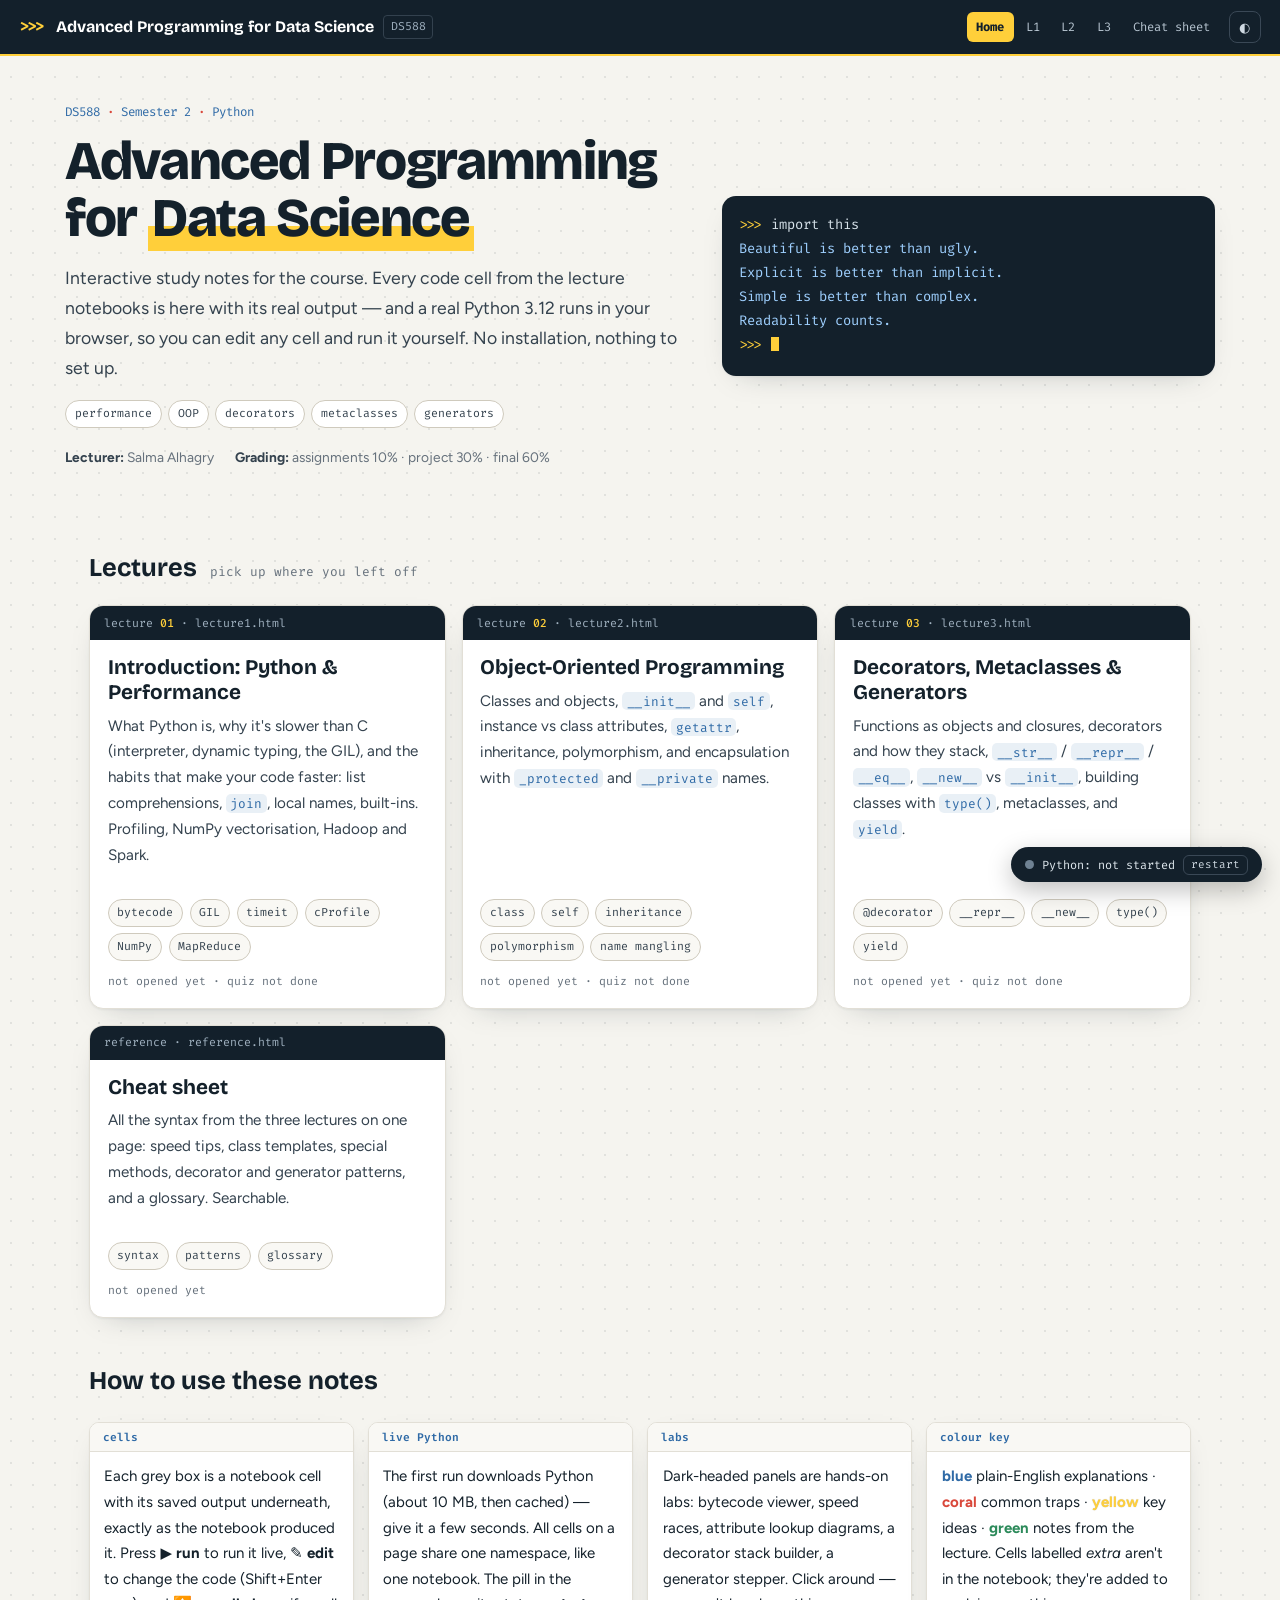
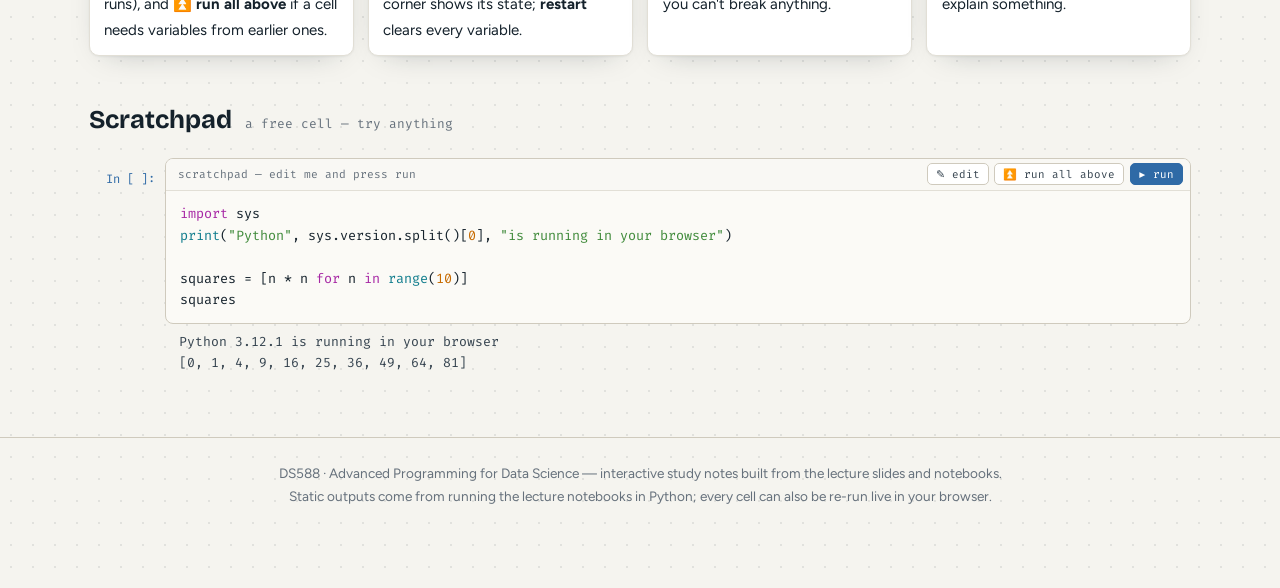
==== index.html @ 1de8f43d "Add DS588 Advanced Programming for Data Science interactive course site Co-Authored-By: Claude Opus " ====
<!DOCTYPE html>
<html lang="en">
<head>
<meta charset="UTF-8">
<meta name="viewport" content="width=device-width, initial-scale=1.0">
<title>DS588 · Advanced Programming for Data Science</title>
<link rel="preconnect" href="https://fonts.googleapis.com">
<link rel="preconnect" href="https://fonts.gstatic.com" crossorigin>
<link href="https://fonts.googleapis.com/css2?family=Bricolage+Grotesque:opsz,wght@12..96,500..800&family=Figtree:ital,wght@0,400;0,600;0,700;1,400&family=Fira+Code:wght@400;600&display=swap" rel="stylesheet">
<link rel="stylesheet" href="assets/style.css">
<script src="assets/site.js"></script>
</head>
<body data-page="home">

<header class="hero">
  <div class="hero-inner">
    <div>
      <div class="eyebrow">DS588 <b>·</b> Semester 2 <b>·</b> Python</div>
      <h1>Advanced Programming for <span class="u">Data Science</span></h1>
      <p class="lead">Interactive study notes for the course. Every code cell from the lecture notebooks is here with its real output — and a real Python 3.12 runs in your browser, so you can edit any cell and run it yourself. No installation, nothing to set up.</p>
      <div class="tags"><span>performance</span><span>OOP</span><span>decorators</span><span>metaclasses</span><span>generators</span></div>
      <div class="meta"><span><b>Lecturer:</b> Salma Alhagry</span><span><b>Grading:</b> assignments 10% · project 30% · final 60%</span></div>
    </div>
    <div class="repl" aria-hidden="true"><span class="p">&gt;&gt;&gt;</span> import this<br><span class="o">Beautiful is better than ugly.</span><br><span class="o">Explicit is better than implicit.</span><br><span class="o">Simple is better than complex.</span><br><span class="o">Readability counts.</span><br><span class="p">&gt;&gt;&gt;</span> <span class="cursor"></span></div>
  </div>
</header>

<div class="wrap">
  <div class="sec-title"><h2>Lectures</h2><span class="c2">pick up where you left off</span></div>
  <div class="lecs">
    <a class="lec" href="lecture1.html" data-id="l1">
      <div class="ty">lecture <b>01</b> · lecture1.html</div>
      <div class="bd">
        <h3>Introduction: Python &amp; Performance</h3>
        <p>What Python is, why it's slower than C (interpreter, dynamic typing, the GIL), and the habits that make your code faster: list comprehensions, <code>join</code>, local names, built-ins. Profiling, NumPy vectorisation, Hadoop and Spark.</p>
        <div class="tags"><span>bytecode</span><span>GIL</span><span>timeit</span><span>cProfile</span><span>NumPy</span><span>MapReduce</span></div>
        <div class="prog"></div>
      </div>
    </a>
    <a class="lec" href="lecture2.html" data-id="l2">
      <div class="ty">lecture <b>02</b> · lecture2.html</div>
      <div class="bd">
        <h3>Object-Oriented Programming</h3>
        <p>Classes and objects, <code>__init__</code> and <code>self</code>, instance vs class attributes, <code>getattr</code>, inheritance, polymorphism, and encapsulation with <code>_protected</code> and <code>__private</code> names.</p>
        <div class="tags"><span>class</span><span>self</span><span>inheritance</span><span>polymorphism</span><span>name mangling</span></div>
        <div class="prog"></div>
      </div>
    </a>
    <a class="lec" href="lecture3.html" data-id="l3">
      <div class="ty">lecture <b>03</b> · lecture3.html</div>
      <div class="bd">
        <h3>Decorators, Metaclasses &amp; Generators</h3>
        <p>Functions as objects and closures, decorators and how they stack, <code>__str__</code> / <code>__repr__</code> / <code>__eq__</code>, <code>__new__</code> vs <code>__init__</code>, building classes with <code>type()</code>, metaclasses, and <code>yield</code>.</p>
        <div class="tags"><span>@decorator</span><span>__repr__</span><span>__new__</span><span>type()</span><span>yield</span></div>
        <div class="prog"></div>
      </div>
    </a>
    <a class="lec" href="reference.html" data-id="ref">
      <div class="ty">reference · reference.html</div>
      <div class="bd">
        <h3>Cheat sheet</h3>
        <p>All the syntax from the three lectures on one page: speed tips, class templates, special methods, decorator and generator patterns, and a glossary. Searchable.</p>
        <div class="tags"><span>syntax</span><span>patterns</span><span>glossary</span></div>
        <div class="prog"></div>
      </div>
    </a>
  </div>

  <div class="sec-title"><h2>How to use these notes</h2></div>
  <div class="grid">
    <div class="obj"><div class="ty"><b>cells</b></div><div class="bd"><p>Each grey box is a notebook cell with its saved output underneath, exactly as the notebook produced it. Press <strong>▶ run</strong> to run it live, <strong>✎ edit</strong> to change the code (Shift+Enter runs), and <strong>⏫ run all above</strong> if a cell needs variables from earlier ones.</p></div></div>
    <div class="obj"><div class="ty"><b>live Python</b></div><div class="bd"><p>The first run downloads Python (about 10 MB, then cached) — give it a few seconds. All cells on a page share one namespace, like one notebook. The pill in the corner shows its state; <strong>restart</strong> clears every variable.</p></div></div>
    <div class="obj"><div class="ty"><b>labs</b></div><div class="bd"><p>Dark-headed panels are hands-on labs: bytecode viewer, speed races, attribute lookup diagrams, a decorator stack builder, a generator stepper. Click around — you can't break anything.</p></div></div>
    <div class="obj"><div class="ty"><b>colour key</b></div><div class="bd"><p><span class="badge-k" style="color:var(--py-blue);font-weight:700">blue</span> plain-English explanations · <span style="color:var(--coral);font-weight:700">coral</span> common traps · <span style="color:var(--py-yellow);font-weight:700;text-shadow:0 0 1px #0004">yellow</span> key ideas · <span style="color:var(--green);font-weight:700">green</span> notes from the lecture. Cells labelled <em>extra</em> aren't in the notebook; they're added to explain something.</p></div></div>
  </div>

  <div class="sec-title"><h2>Scratchpad</h2><span class="c2">a free cell — try anything</span></div>
  <div class="cell" data-label="scratchpad — edit me and press run"><pre class="py">import sys
print("Python", sys.version.split()[0], "is running in your browser")

squares = [n * n for n in range(10)]
squares</pre>
  <pre class="o">Python 3.12.1 is running in your browser
[0, 1, 4, 9, 16, 25, 36, 49, 64, 81]</pre></div>
</div>

<script>
document.addEventListener('ds:ready', () => {
  const S = window.DS_STORE, visited = S.get('visited', {}), quiz = S.get('quiz', {});
  document.querySelectorAll('.lec[data-id]').forEach(card => {
    const id = card.dataset.id, q = quiz[id], el = card.querySelector('.prog');
    if (id === 'ref') { el.innerHTML = visited[id] ? '<b>✓</b> opened' : 'not opened yet'; return; }
    el.innerHTML = (visited[id] ? '<b>✓</b> opened' : 'not opened yet') + ' · ' + (q ? `quiz <b>${q.right}/${q.total}</b>` : 'quiz not done');
  });
});
</script>
</body>
</html>
---- assets/style.css ----
/* DS588 Advanced Programming for Data Science — "annotated notebook" theme */
*,*::before,*::after{box-sizing:border-box;margin:0;padding:0}
:root{
  --bg:#f5f4ef;
  --dot:rgba(20,35,45,.09);
  --panel:#ffffff;
  --panel2:#f9f8f4;
  --ink:#14212b;
  --ink2:#34424e;
  --muted:#66717c;
  --faint:#9aa3ab;
  --line:#e2dfd6;
  --line2:#cfcabd;
  --py-blue:#2f6aa6;
  --py-blue-soft:rgba(47,106,166,.10);
  --py-yellow:#ffcf3a;
  --py-yellow-soft:rgba(255,207,58,.28);
  --coral:#d9483b;
  --coral-soft:rgba(217,72,59,.09);
  --green:#2c8a5a;
  --green-soft:rgba(44,138,90,.10);
  --violet:#6b4fbf;
  --violet-soft:rgba(107,79,191,.09);
  --bar:#13202b;
  --bar-ink:#e9eef2;
  --code-bg:#fbfaf6;
  --prompt-in:#2f6aa6;
  --prompt-out:#c0392b;
  --shadow:0 1px 2px rgba(20,33,43,.05),0 10px 30px -18px rgba(20,33,43,.35);
  --r:10px;
  --f-head:'Bricolage Grotesque',system-ui,sans-serif;
  --f-body:'Figtree',system-ui,sans-serif;
  --f-mono:'Fira Code',ui-monospace,Consolas,monospace;
  color-scheme:light;
}
@media (prefers-color-scheme:dark){:root:not([data-theme="light"]){
  --bg:#11161b;--dot:rgba(200,220,240,.06);--panel:#181f26;--panel2:#1d252d;--ink:#e6ebef;--ink2:#c3ccd4;--muted:#94a0aa;--faint:#68737d;
  --line:#28323b;--line2:#36414b;--py-blue:#79abe2;--py-blue-soft:rgba(121,171,226,.13);--py-yellow:#ffd75e;--py-yellow-soft:rgba(255,215,94,.18);
  --coral:#ff8a7a;--coral-soft:rgba(255,138,122,.11);--green:#6fd3a0;--green-soft:rgba(111,211,160,.11);--violet:#b6a2ff;--violet-soft:rgba(182,162,255,.11);
  --bar:#0b1015;--code-bg:#141a20;--prompt-in:#79abe2;--prompt-out:#ff8a7a;--shadow:0 1px 2px rgba(0,0,0,.3),0 10px 30px -18px rgba(0,0,0,.8);color-scheme:dark}}
:root[data-theme="dark"]{
  --bg:#11161b;--dot:rgba(200,220,240,.06);--panel:#181f26;--panel2:#1d252d;--ink:#e6ebef;--ink2:#c3ccd4;--muted:#94a0aa;--faint:#68737d;
  --line:#28323b;--line2:#36414b;--py-blue:#79abe2;--py-blue-soft:rgba(121,171,226,.13);--py-yellow:#ffd75e;--py-yellow-soft:rgba(255,215,94,.18);
  --coral:#ff8a7a;--coral-soft:rgba(255,138,122,.11);--green:#6fd3a0;--green-soft:rgba(111,211,160,.11);--violet:#b6a2ff;--violet-soft:rgba(182,162,255,.11);
  --bar:#0b1015;--code-bg:#141a20;--prompt-in:#79abe2;--prompt-out:#ff8a7a;--shadow:0 1px 2px rgba(0,0,0,.3),0 10px 30px -18px rgba(0,0,0,.8);color-scheme:dark}

html{scroll-behavior:smooth;scroll-padding-top:72px}
body{background-color:var(--bg);background-image:radial-gradient(var(--dot) 1.2px,transparent 1.3px);background-size:22px 22px;color:var(--ink);font-family:var(--f-body);font-size:17px;line-height:1.7;overflow-x:hidden}
a{color:var(--py-blue);text-underline-offset:3px}
strong{font-weight:700}
code{font-family:var(--f-mono);font-size:.84em;background:var(--py-blue-soft);color:var(--py-blue);padding:.06em .36em;border-radius:5px;white-space:nowrap}
::selection{background:var(--py-yellow-soft)}
.hl{background:linear-gradient(transparent 55%,var(--py-yellow-soft) 55%);padding:0 .1em}

/* ── top bar ── */
.topbar{position:sticky;top:0;z-index:50;background:var(--bar);color:var(--bar-ink);display:flex;align-items:center;gap:.6rem;padding:0 1.2rem;min-height:54px;box-shadow:0 2px 0 var(--py-yellow)}
.topbar .brand{display:flex;align-items:center;gap:.6rem;color:#fff;text-decoration:none;margin-right:auto;white-space:nowrap}
.topbar .brand .prompt{font-family:var(--f-mono);font-weight:700;color:var(--py-yellow);font-size:.95rem}
.topbar .brand .t{font-family:var(--f-head);font-weight:700;font-size:1rem}
.topbar .brand .code{font-family:var(--f-mono);font-size:.72rem;color:#9fb0bf;border:1px solid #33414e;border-radius:4px;padding:.05rem .4rem}
.topbar .links{display:flex;gap:.15rem;overflow-x:auto;scrollbar-width:none}
.topbar .links::-webkit-scrollbar{display:none}
.topbar .links a{color:#b8c6d2;text-decoration:none;font-family:var(--f-mono);font-size:.76rem;padding:.3rem .6rem;border-radius:6px;white-space:nowrap}
.topbar .links a:hover{color:#fff;background:rgba(255,255,255,.07)}
.topbar .links a.active{color:var(--bar);background:var(--py-yellow);font-weight:700}
.theme-btn{background:none;border:1px solid #3a4856;color:#cfd9e2;border-radius:8px;width:32px;height:32px;cursor:pointer;flex-shrink:0}
.theme-btn:hover{border-color:var(--py-yellow);color:var(--py-yellow)}
.progress{position:fixed;top:0;left:0;height:3px;background:var(--py-yellow);z-index:60;width:0}

/* ── hero ── */
.hero{padding:3rem 1.5rem 2.2rem}
.hero-inner{max-width:1150px;margin:0 auto;display:grid;grid-template-columns:minmax(0,1.25fr) minmax(0,1fr);gap:2.5rem;align-items:center}
.hero .eyebrow{font-family:var(--f-mono);font-size:.78rem;color:var(--py-blue);margin-bottom:.6rem}
.hero .eyebrow b{color:var(--coral);font-weight:500}
.hero h1{font-family:var(--f-head);font-weight:800;font-size:clamp(2.1rem,4.6vw,3.4rem);line-height:1.05;letter-spacing:-.025em;margin-bottom:1rem}
.hero h1 .u{background:linear-gradient(transparent 62%,var(--py-yellow) 62%);padding:0 .08em}
.hero p.lead{color:var(--ink2);font-size:1.1rem;max-width:640px}
.tags{display:flex;flex-wrap:wrap;gap:.4rem;margin-top:1.1rem}
.tags span{font-family:var(--f-mono);font-size:.72rem;padding:.2rem .55rem;border-radius:999px;background:var(--panel);border:1px solid var(--line2);color:var(--ink2)}
.meta{display:flex;flex-wrap:wrap;gap:.4rem 1.3rem;margin-top:1.1rem;font-size:.86rem;color:var(--muted)}
.meta b{color:var(--ink2)}
.repl{background:var(--bar);color:#d7e2ea;border-radius:14px;padding:1rem 1.1rem;font-family:var(--f-mono);font-size:.86rem;line-height:1.75;box-shadow:var(--shadow);min-height:180px}
.repl .p{color:var(--py-yellow)} .repl .o{color:#9fd0ff} .repl .c{color:#6f8293}
.repl .cursor{display:inline-block;width:.55em;height:1.05em;background:var(--py-yellow);vertical-align:-.15em;animation:blink 1s steps(2) infinite}
@keyframes blink{50%{opacity:0}}
@media (max-width:820px){.hero-inner{grid-template-columns:1fr}}

/* ── layout ── */
.page{max-width:1150px;margin:0 auto;padding:1rem 1.5rem 5rem;display:grid;grid-template-columns:minmax(0,1fr) 220px;gap:2.6rem}
.content{min-width:0}
.toc{position:sticky;top:78px;align-self:start;max-height:calc(100vh - 100px);overflow:auto;font-size:.85rem;background:var(--panel);border:1px solid var(--line);border-radius:var(--r);padding:.9rem 1rem;box-shadow:var(--shadow)}
.toc h4{font-family:var(--f-mono);font-size:.7rem;color:var(--muted);font-weight:500;margin-bottom:.5rem;text-transform:uppercase;letter-spacing:.12em}
.toc a{display:flex;gap:.45rem;color:var(--ink2);text-decoration:none;padding:.28rem .35rem;border-radius:6px;line-height:1.3}
.toc a .n{font-family:var(--f-mono);font-size:.72rem;color:var(--faint);min-width:1.6rem;padding-top:.08rem}
.toc a:hover{background:var(--panel2)}
.toc a.on{background:var(--py-blue-soft);color:var(--py-blue);font-weight:600}
.toc a.on .n{color:var(--py-blue)}
@media (max-width:1000px){.page{grid-template-columns:1fr}.toc{display:none}}

/* ── sections ── */
.section{margin-bottom:3.6rem}
.sec-head{display:flex;align-items:center;gap:.75rem;margin-bottom:1rem}
.sec-num{font-family:var(--f-mono);font-size:.8rem;font-weight:700;color:var(--bar);background:var(--py-yellow);border-radius:6px;padding:.15rem .5rem}
.section h2{font-family:var(--f-head);font-weight:700;font-size:1.7rem;letter-spacing:-.015em;line-height:1.2}
.section h3{font-family:var(--f-head);font-weight:700;font-size:1.22rem;margin:2rem 0 .55rem}
.content p{margin-bottom:.95rem}
.content ul,.content ol{margin:0 0 1rem 1.35rem}
.content li{margin-bottom:.35rem}
.content li::marker{color:var(--py-blue)}
.muted{color:var(--muted)} .small{font-size:.9rem}

/* ── callouts ── */
.note{background:var(--panel);border:1px solid var(--line);border-left:4px solid var(--py-blue);border-radius:0 var(--r) var(--r) 0;padding:.9rem 1.1rem;margin:1.3rem 0;font-size:.98rem;box-shadow:var(--shadow)}
.note p:last-child,.note ul:last-child{margin-bottom:0}
.note .lbl{font-family:var(--f-mono);font-size:.7rem;text-transform:uppercase;letter-spacing:.12em;font-weight:700;margin-bottom:.3rem;color:var(--py-blue)}
.note.plain{border-left-color:var(--py-yellow);background:linear-gradient(90deg,var(--py-yellow-soft),var(--panel) 45%)}
.note.plain .lbl{color:#9a6b00}
:root[data-theme="dark"] .note.plain .lbl{color:var(--py-yellow)}
@media (prefers-color-scheme:dark){:root:not([data-theme="light"]) .note.plain .lbl{color:var(--py-yellow)}}
.note.trap{border-left-color:var(--coral)} .note.trap .lbl{color:var(--coral)}
.note.key{border-left-color:var(--violet)} .note.key .lbl{color:var(--violet)}
.note.ok{border-left-color:var(--green)} .note.ok .lbl{color:var(--green)}
.note.lec{border-left-color:var(--green);background:linear-gradient(90deg,var(--green-soft),var(--panel) 45%)} .note.lec .lbl{color:var(--green)}

/* ── notebook cells ── */
.cell{display:grid;grid-template-columns:76px minmax(0,1fr);margin:1rem 0;position:relative}
.cell .gut{font-family:var(--f-mono);font-size:.76rem;color:var(--prompt-in);text-align:right;padding:.7rem .6rem 0 0;white-space:nowrap}
.cell .box{background:var(--code-bg);border:1px solid var(--line2);border-radius:8px;overflow:hidden;min-width:0;transition:border-color .15s}
.cell:hover .box,.cell.editing .box{border-color:var(--py-blue)}
.cell .bar{display:flex;align-items:center;gap:.35rem;padding:.3rem .45rem .3rem .75rem;border-bottom:1px solid var(--line);background:var(--panel2)}
.cell .bar .clab{font-family:var(--f-mono);font-size:.7rem;color:var(--muted);margin-right:auto;overflow:hidden;text-overflow:ellipsis;white-space:nowrap}
.cbtn{font-family:var(--f-mono);font-size:.68rem;padding:.16rem .5rem;border-radius:5px;border:1px solid var(--line2);background:var(--panel);color:var(--ink2);cursor:pointer;white-space:nowrap}
.cbtn:hover{border-color:var(--py-blue);color:var(--py-blue)}
.cbtn.run{background:var(--py-blue);border-color:var(--py-blue);color:#fff}
.cbtn.run:hover{filter:brightness(1.12);color:#fff}
.cell pre,.cell textarea{font-family:var(--f-mono);font-size:.84rem;line-height:1.6;padding:.75rem .9rem;tab-size:4;white-space:pre;overflow-x:auto;color:var(--ink);margin:0;display:block;width:100%}
.cell textarea{border:none;outline:none;resize:vertical;background:var(--code-bg);min-height:80px}
.cell .out{display:grid;grid-template-columns:76px minmax(0,1fr);grid-column:1 / -1}
.cell .out .gut{color:var(--prompt-out);padding-top:.45rem}
.cell .out pre{padding:.45rem .9rem .5rem;color:var(--ink2);background:transparent;font-size:.82rem}
.cell .out pre.err{color:var(--coral)}
.cell .out .live{font-family:var(--f-mono);font-size:.62rem;color:var(--green);margin-left:.4rem;vertical-align:1px}
.cell .out pre .exc{color:var(--coral);font-weight:600}
/* syntax */
.k{color:#a626a4}.s{color:#3f8a3a}.n{color:#c66a00}.c{color:#8a94a0;font-style:italic}.f{color:#2f6aa6}.b{color:#0f7c8c}.d{color:#b8860b}.sf{color:#c0392b}
:root[data-theme="dark"] .k{color:#d39cf5} :root[data-theme="dark"] .s{color:#9bdc8c} :root[data-theme="dark"] .n{color:#f5b971} :root[data-theme="dark"] .f{color:#8cc2ff} :root[data-theme="dark"] .b{color:#6fd6e2} :root[data-theme="dark"] .d{color:#ffd75e} :root[data-theme="dark"] .sf{color:#ff8a7a}
@media (prefers-color-scheme:dark){:root:not([data-theme="light"]) .k{color:#d39cf5}:root:not([data-theme="light"]) .s{color:#9bdc8c}:root:not([data-theme="light"]) .n{color:#f5b971}:root:not([data-theme="light"]) .f{color:#8cc2ff}:root:not([data-theme="light"]) .b{color:#6fd6e2}:root:not([data-theme="light"]) .d{color:#ffd75e}:root:not([data-theme="light"]) .sf{color:#ff8a7a}}
@media (max-width:640px){.cell{grid-template-columns:1fr}.cell .gut{text-align:left;padding:0 0 .2rem}.cell .out{grid-template-columns:1fr}.cell .out .gut{padding:.2rem 0 0 .9rem}}

/* ── tables & cards ── */
.table-wrap{overflow-x:auto;margin:1.2rem 0;background:var(--panel);border:1px solid var(--line);border-radius:var(--r);box-shadow:var(--shadow)}
table.t{width:100%;border-collapse:collapse;font-size:.94rem}
table.t th{text-align:left;padding:.6rem .85rem;font-size:.78rem;font-family:var(--f-mono);font-weight:600;color:var(--muted);background:var(--panel2);border-bottom:1px solid var(--line2);white-space:nowrap}
table.t td{padding:.55rem .85rem;border-bottom:1px solid var(--line);vertical-align:top}
table.t tr:last-child td{border-bottom:none}
table.t td.mono{font-family:var(--f-mono);font-size:.83rem}
.grid{display:grid;grid-template-columns:repeat(auto-fit,minmax(min(230px,100%),1fr));gap:.9rem;margin:1.2rem 0}
.obj{background:var(--panel);border:1px solid var(--line);border-radius:var(--r);overflow:hidden;box-shadow:var(--shadow)}
.obj .ty{font-family:var(--f-mono);font-size:.7rem;color:var(--muted);background:var(--panel2);border-bottom:1px solid var(--line);padding:.3rem .8rem}
.obj .ty b{color:var(--py-blue);font-weight:600}
.obj .bd{padding:.75rem .9rem}
.obj h4{font-family:var(--f-head);font-size:1.04rem;margin-bottom:.25rem}
.obj p{font-size:.94rem;margin-bottom:.4rem}
.obj p:last-child{margin-bottom:0}
.steps{counter-reset:s;list-style:none;margin:1.1rem 0 !important;padding:0}
.steps>li{counter-increment:s;position:relative;padding:0 0 .85rem 2.6rem;margin:0}
.steps>li::before{content:counter(s);position:absolute;left:0;top:.05rem;width:1.8rem;height:1.8rem;border-radius:50%;display:grid;place-items:center;font-family:var(--f-mono);font-size:.78rem;font-weight:700;background:var(--bar);color:var(--py-yellow)}

/* ── labs (interactive widgets) ── */
.lab{background:var(--panel);border:1px solid var(--line2);border-radius:14px;margin:1.6rem 0;box-shadow:var(--shadow);overflow:hidden}
.lab-head{display:flex;align-items:center;gap:.6rem;padding:.6rem 1rem;background:var(--bar);color:#fff}
.lab-head .badge{font-family:var(--f-mono);font-size:.66rem;font-weight:700;color:var(--bar);background:var(--py-yellow);border-radius:4px;padding:.08rem .4rem;text-transform:uppercase;letter-spacing:.08em}
.lab-head .title{font-family:var(--f-head);font-weight:600;font-size:1rem}
.lab-body{padding:1rem 1.1rem}
.lab-body>.hint{font-size:.92rem;color:var(--muted);margin-bottom:.7rem}
.row{display:flex;flex-wrap:wrap;gap:.5rem;align-items:center;margin:.55rem 0}
.btn{font-family:var(--f-mono);font-size:.76rem;cursor:pointer;border-radius:7px;padding:.42rem .8rem;border:1px solid var(--line2);background:var(--panel);color:var(--ink);transition:background .12s,border-color .12s}
.btn:hover{border-color:var(--py-blue);color:var(--py-blue)}
.btn.on,.btn.primary{background:var(--py-blue);border-color:var(--py-blue);color:#fff}
.btn.yellow{background:var(--py-yellow);border-color:var(--py-yellow);color:#14212b;font-weight:700}
.btn:disabled{opacity:.45;cursor:not-allowed}
.seg{display:inline-flex;border:1px solid var(--line2);border-radius:8px;overflow:hidden}
.seg .btn{border:none;border-radius:0;border-right:1px solid var(--line2)}
.seg .btn:last-child{border-right:none}
input.txt,select.txt{font-family:var(--f-mono);font-size:.84rem;background:var(--code-bg);color:var(--ink);border:1px solid var(--line2);border-radius:7px;padding:.38rem .6rem;outline:none}
input.txt:focus,select.txt:focus{border-color:var(--py-blue)}
.explain{font-size:.94rem;background:var(--panel2);border:1px dashed var(--line2);border-radius:8px;padding:.7rem .9rem;margin-top:.7rem}
.explain b{color:var(--py-blue)}
.stat{display:inline-block;background:var(--code-bg);border:1px solid var(--line);border-radius:8px;padding:.35rem .7rem;margin:.2rem .3rem .2rem 0}
.stat .k2{display:block;font-family:var(--f-mono);font-size:.62rem;text-transform:uppercase;letter-spacing:.1em;color:var(--muted)}
.stat .v{font-family:var(--f-mono);font-size:1rem;font-weight:700}
svg.dia{display:block;width:100%;height:auto;background:var(--code-bg);border:1px solid var(--line);border-radius:10px}
svg.dia text{font-family:var(--f-mono);font-size:12px;fill:var(--ink)}
svg.dia .boxr{fill:var(--panel);stroke:var(--line2);stroke-width:1.4}
svg.dia .name{fill:var(--py-yellow-soft);stroke:#d6a500;stroke-width:1.4}
svg.dia .cls{fill:var(--py-blue-soft);stroke:var(--py-blue);stroke-width:1.6}
svg.dia .inst{fill:var(--green-soft);stroke:var(--green);stroke-width:1.4}
svg.dia .meta{fill:var(--violet-soft);stroke:var(--violet);stroke-width:1.6}
svg.dia .arrow{stroke:var(--ink2);stroke-width:1.5;fill:none}
svg.dia .arrow.hot{stroke:var(--coral);stroke-width:2.2}
svg.dia .muted{fill:var(--muted)}
.bars{display:grid;gap:.45rem;margin:.6rem 0}
.barrow{display:grid;grid-template-columns:minmax(120px,210px) 1fr 90px;gap:.6rem;align-items:center;font-size:.86rem}
.barrow .bt{height:18px;border-radius:5px;background:var(--py-blue);transition:width .5s ease;min-width:2px}
.barrow .bt.slow{background:var(--coral)} .barrow .bt.fast{background:var(--green)}
.barrow .bl{font-family:var(--f-mono);font-size:.78rem;color:var(--ink2)}
.barrow .bv{font-family:var(--f-mono);font-size:.78rem;text-align:right}
@media (max-width:640px){.barrow{grid-template-columns:1fr 60px}.barrow .bt{grid-column:1 / -1;order:3}}

/* ── quiz ── */
.quiz{background:var(--panel);border:1px solid var(--line2);border-radius:14px;padding:1.1rem 1.2rem;margin:1.6rem 0;box-shadow:var(--shadow)}
.quiz-top{display:flex;justify-content:space-between;align-items:center;gap:1rem;flex-wrap:wrap;margin-bottom:.4rem}
.quiz-top h3{margin:0 !important}
.quiz-score{font-family:var(--f-mono);font-size:.85rem;color:var(--bar);background:var(--py-yellow);border-radius:6px;padding:.1rem .55rem;font-weight:700}
.q{border-top:1px solid var(--line);padding:.95rem 0}
.q:first-of-type{border-top:none}
.q-text{font-weight:600;margin-bottom:.5rem}
.q pre{font-family:var(--f-mono);font-size:.82rem;background:var(--code-bg);border:1px solid var(--line);border-radius:8px;padding:.55rem .8rem;margin-bottom:.6rem;overflow-x:auto}
.q-opts{display:grid;gap:.4rem}
.q-opt{text-align:left;font-family:var(--f-body);font-size:.96rem;background:var(--panel2);border:1px solid var(--line2);color:var(--ink);border-radius:8px;padding:.5rem .8rem;cursor:pointer}
.q-opt:hover:not(:disabled){border-color:var(--py-blue)}
.q-opt code{white-space:normal}
.q-opt.right{border-color:var(--green);background:var(--green-soft)}
.q-opt.wrong{border-color:var(--coral);background:var(--coral-soft)}
.q-opt:disabled{cursor:default}
.q-fb{display:none;margin-top:.55rem;font-size:.95rem;padding:.55rem .8rem;border-radius:8px;background:var(--panel2);border:1px solid var(--line)}
.q-fb.show{display:block}
.q-fb b.ok{color:var(--green)} .q-fb b.no{color:var(--coral)}

/* ── summary & nav ── */
.summary{background:var(--bar);color:#dfe8ee;border-radius:14px;padding:1.2rem 1.4rem}
.summary ul{margin:0 0 0 1.2rem}
.summary li{margin-bottom:.4rem}
.summary li::marker{color:var(--py-yellow)}
.summary code{background:rgba(255,255,255,.08);color:var(--py-yellow)}
.lec-nav{display:flex;justify-content:space-between;gap:1rem;flex-wrap:wrap;margin-top:3rem;padding-top:1.4rem;border-top:1px solid var(--line2)}
.lec-nav a{display:flex;flex-direction:column;gap:.1rem;padding:.7rem 1rem;border-radius:10px;border:1px solid var(--line2);background:var(--panel);min-width:210px;color:var(--ink);text-decoration:none;box-shadow:var(--shadow)}
.lec-nav a:hover{border-color:var(--py-blue)}
.lec-nav a span{font-family:var(--f-mono);font-size:.68rem;color:var(--muted)}
.lec-nav a.next{text-align:right;margin-left:auto}

/* ── kernel status pill ── */
.kernel{position:fixed;right:18px;bottom:18px;z-index:70;display:flex;align-items:center;gap:.5rem;background:var(--bar);color:#dfe8ee;border-radius:999px;padding:.45rem .85rem;font-family:var(--f-mono);font-size:.74rem;box-shadow:0 8px 24px rgba(0,0,0,.25)}
.kernel .dot{width:9px;height:9px;border-radius:50%;background:#6f8293}
.kernel .dot.idle{background:#5fd38d} .kernel .dot.busy{background:var(--py-yellow);animation:blink 1s steps(2) infinite} .kernel .dot.err{background:#ff6b5b}
.kernel button{background:none;border:1px solid #3a4856;color:#cfd9e2;border-radius:6px;font-family:var(--f-mono);font-size:.68rem;padding:.1rem .45rem;cursor:pointer}
.kernel button:hover{border-color:var(--py-yellow);color:var(--py-yellow)}

/* ── home ── */
.wrap{max-width:1150px;margin:0 auto;padding:0 1.5rem}
.sec-title{display:flex;align-items:baseline;gap:.8rem;margin:2.6rem 0 1rem}
.sec-title h2{font-family:var(--f-head);font-size:1.6rem}
.sec-title .c2{font-family:var(--f-mono);font-size:.8rem;color:var(--muted)}
.lecs{display:grid;grid-template-columns:repeat(auto-fill,minmax(min(330px,100%),1fr));gap:1rem}
.lec{display:flex;flex-direction:column;background:var(--panel);border:1px solid var(--line);border-radius:14px;overflow:hidden;color:var(--ink);text-decoration:none;box-shadow:var(--shadow);transition:transform .15s,border-color .15s}
.lec:hover{transform:translateY(-3px);border-color:var(--py-blue)}
.lec .ty{font-family:var(--f-mono);font-size:.72rem;background:var(--bar);color:#9fb0bf;padding:.45rem .9rem}
.lec .ty b{color:var(--py-yellow);font-weight:500}
.lec .bd{padding:1rem 1.1rem;display:flex;flex-direction:column;flex:1}
.lec h3{font-family:var(--f-head);font-size:1.3rem;line-height:1.2;margin-bottom:.45rem}
.lec p{font-size:.95rem;color:var(--ink2);margin-bottom:.8rem;flex:1}
.lec .tags span{background:var(--panel2)}
.lec .prog{font-family:var(--f-mono);font-size:.72rem;color:var(--muted);margin-top:.7rem}
.lec .prog b{color:var(--green);font-weight:600}
footer.site{margin-top:3.5rem;padding:1.5rem 1.5rem 5rem;text-align:center;font-size:.85rem;color:var(--muted);border-top:1px solid var(--line2)}
footer.site code{white-space:normal}

@media (max-width:640px){
  body{font-size:16px}
  .topbar{padding:0 .7rem}
  .topbar .brand .t,.topbar .brand .code{display:none}
  .hero{padding:2rem 1rem 1.4rem}
  .page{padding:.5rem 1rem 4rem}
  .section h2{font-size:1.38rem}
  .lab-body{padding:.8rem}
  .wrap{padding:0 1rem}
  .kernel .lbl{display:none}
  .lec-nav a{min-width:0;flex:1}
}

/* ---------- code view with a current-line marker (L3 labs) ---------- */
.codeview{font-family:var(--f-mono);font-size:.82rem;background:var(--code-bg);border:1px solid var(--line);border-radius:8px;padding:.55rem 0;margin:.4rem 0;overflow-x:auto}
.codeview .ln{display:block;white-space:pre;padding:0 .9rem 0 2.6rem;position:relative;min-height:1.45em;line-height:1.45}
.codeview .ln::before{content:attr(data-n);position:absolute;left:.7rem;color:var(--muted);opacity:.6;font-size:.72rem}
.codeview .ln.cur{background:color-mix(in srgb,var(--py-yellow) 30%,transparent)}
.codeview .ln.cur::after{content:"◀ paused here";position:absolute;right:.7rem;color:var(--coral);font-size:.7rem;font-weight:600}
.codeview .ln.ran{background:color-mix(in srgb,var(--green) 12%,transparent)}
.chips{display:flex;flex-wrap:wrap;gap:.4rem;margin:.4rem 0}
.chips span{font-family:var(--f-mono);font-size:.78rem;padding:.25rem .55rem;border-radius:6px;background:var(--panel2);border:1px solid var(--line)}
.chips span.new{border-color:var(--coral);color:var(--coral)}
.onion{display:flex;flex-direction:column;gap:.35rem;font-family:var(--f-mono);font-size:.8rem}
.onion .layer{border:2px solid var(--line);border-radius:10px;padding:.4rem .6rem}
@media (max-width:640px){ p code, li code, .q-text code, .explain code{white-space:normal;overflow-wrap:anywhere} }
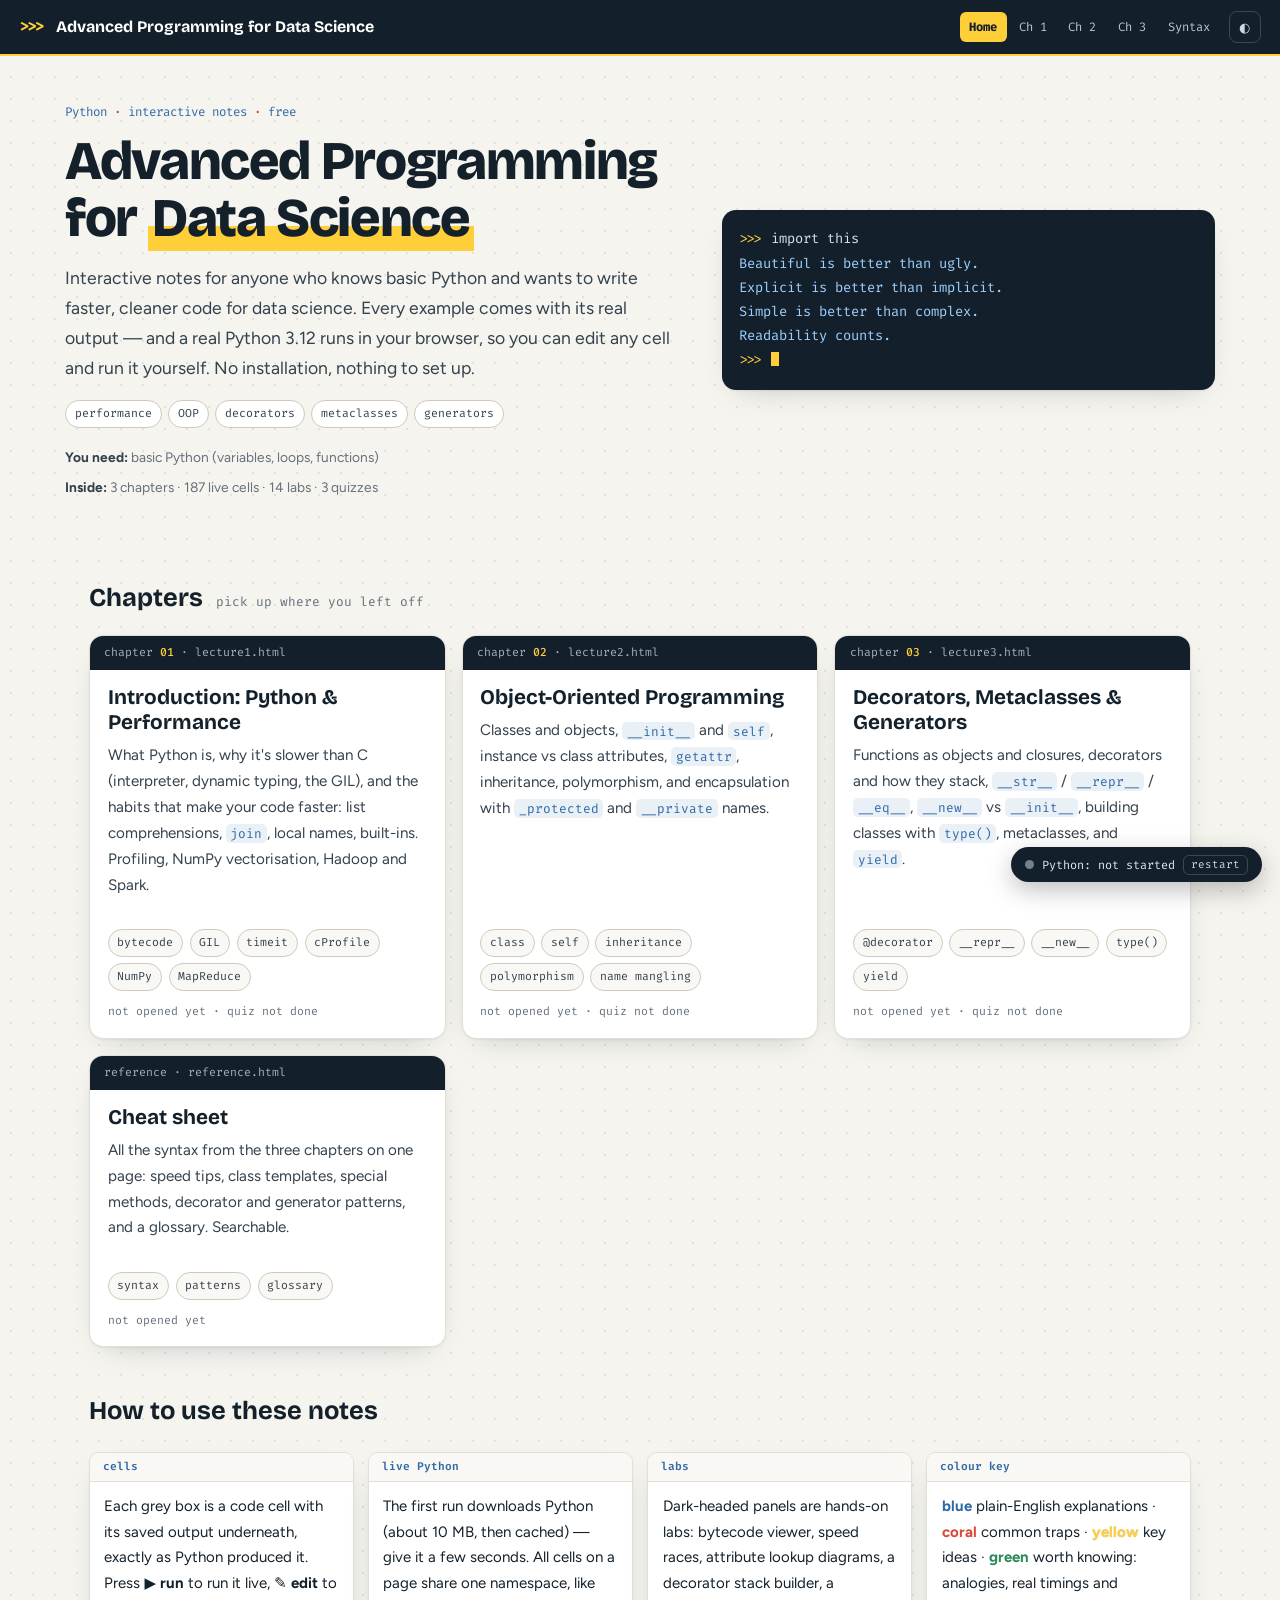
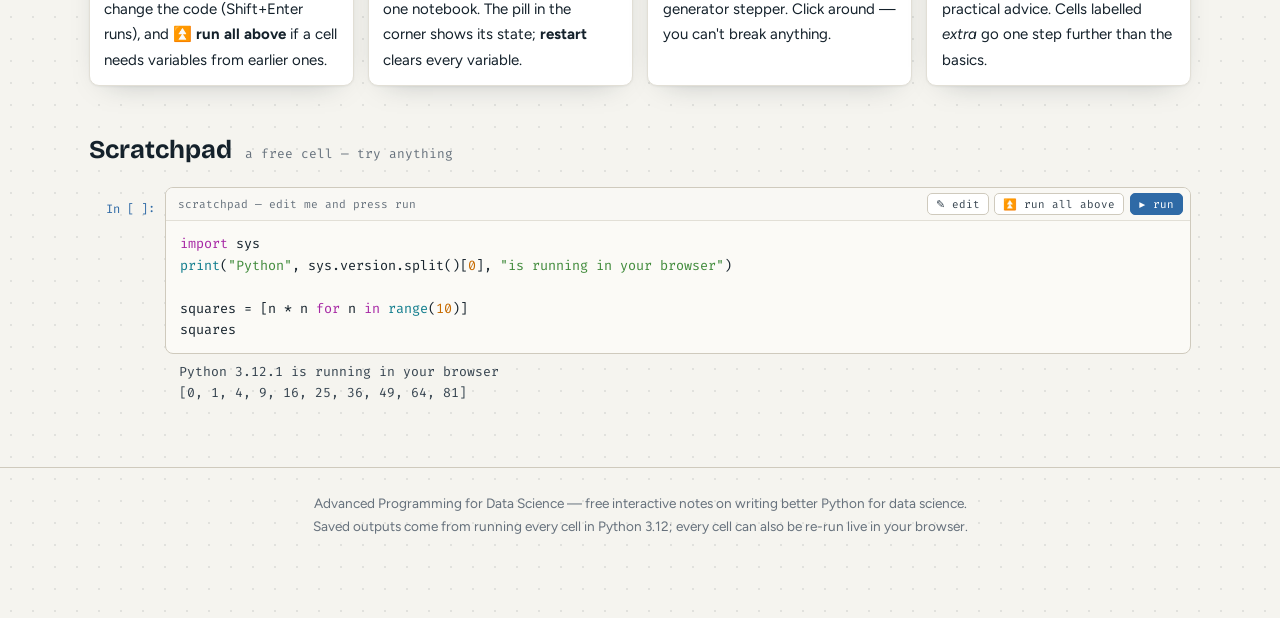
==== commit d9c8b369: "Make the site generic for anyone learning Python for data science Remove course-specific details (co" ====
--- a/index.html
+++ b/index.html
@@ -3,7 +3,7 @@
 <head>
 <meta charset="UTF-8">
 <meta name="viewport" content="width=device-width, initial-scale=1.0">
-<title>DS588 · Advanced Programming for Data Science</title>
+<title>Advanced Programming for Data Science</title>
 <link rel="preconnect" href="https://fonts.googleapis.com">
 <link rel="preconnect" href="https://fonts.gstatic.com" crossorigin>
 <link href="https://fonts.googleapis.com/css2?family=Bricolage+Grotesque:opsz,wght@12..96,500..800&family=Figtree:ital,wght@0,400;0,600;0,700;1,400&family=Fira+Code:wght@400;600&display=swap" rel="stylesheet">
@@ -15,21 +15,21 @@
 <header class="hero">
   <div class="hero-inner">
     <div>
-      <div class="eyebrow">DS588 <b>·</b> Semester 2 <b>·</b> Python</div>
+      <div class="eyebrow">Python <b>·</b> interactive notes <b>·</b> free</div>
       <h1>Advanced Programming for <span class="u">Data Science</span></h1>
-      <p class="lead">Interactive study notes for the course. Every code cell from the lecture notebooks is here with its real output — and a real Python 3.12 runs in your browser, so you can edit any cell and run it yourself. No installation, nothing to set up.</p>
+      <p class="lead">Interactive notes for anyone who knows basic Python and wants to write faster, cleaner code for data science. Every example comes with its real output — and a real Python 3.12 runs in your browser, so you can edit any cell and run it yourself. No installation, nothing to set up.</p>
       <div class="tags"><span>performance</span><span>OOP</span><span>decorators</span><span>metaclasses</span><span>generators</span></div>
-      <div class="meta"><span><b>Lecturer:</b> Salma Alhagry</span><span><b>Grading:</b> assignments 10% · project 30% · final 60%</span></div>
+      <div class="meta"><span><b>You need:</b> basic Python (variables, loops, functions)</span><span><b>Inside:</b> 3 chapters · 187 live cells · 14 labs · 3 quizzes</span></div>
     </div>
     <div class="repl" aria-hidden="true"><span class="p">&gt;&gt;&gt;</span> import this<br><span class="o">Beautiful is better than ugly.</span><br><span class="o">Explicit is better than implicit.</span><br><span class="o">Simple is better than complex.</span><br><span class="o">Readability counts.</span><br><span class="p">&gt;&gt;&gt;</span> <span class="cursor"></span></div>
   </div>
 </header>
 
 <div class="wrap">
-  <div class="sec-title"><h2>Lectures</h2><span class="c2">pick up where you left off</span></div>
+  <div class="sec-title"><h2>Chapters</h2><span class="c2">pick up where you left off</span></div>
   <div class="lecs">
     <a class="lec" href="lecture1.html" data-id="l1">
-      <div class="ty">lecture <b>01</b> · lecture1.html</div>
+      <div class="ty">chapter <b>01</b> · lecture1.html</div>
       <div class="bd">
         <h3>Introduction: Python &amp; Performance</h3>
         <p>What Python is, why it's slower than C (interpreter, dynamic typing, the GIL), and the habits that make your code faster: list comprehensions, <code>join</code>, local names, built-ins. Profiling, NumPy vectorisation, Hadoop and Spark.</p>
@@ -38,7 +38,7 @@
       </div>
     </a>
     <a class="lec" href="lecture2.html" data-id="l2">
-      <div class="ty">lecture <b>02</b> · lecture2.html</div>
+      <div class="ty">chapter <b>02</b> · lecture2.html</div>
       <div class="bd">
         <h3>Object-Oriented Programming</h3>
         <p>Classes and objects, <code>__init__</code> and <code>self</code>, instance vs class attributes, <code>getattr</code>, inheritance, polymorphism, and encapsulation with <code>_protected</code> and <code>__private</code> names.</p>
@@ -47,7 +47,7 @@
       </div>
     </a>
     <a class="lec" href="lecture3.html" data-id="l3">
-      <div class="ty">lecture <b>03</b> · lecture3.html</div>
+      <div class="ty">chapter <b>03</b> · lecture3.html</div>
       <div class="bd">
         <h3>Decorators, Metaclasses &amp; Generators</h3>
         <p>Functions as objects and closures, decorators and how they stack, <code>__str__</code> / <code>__repr__</code> / <code>__eq__</code>, <code>__new__</code> vs <code>__init__</code>, building classes with <code>type()</code>, metaclasses, and <code>yield</code>.</p>
@@ -59,7 +59,7 @@
       <div class="ty">reference · reference.html</div>
       <div class="bd">
         <h3>Cheat sheet</h3>
-        <p>All the syntax from the three lectures on one page: speed tips, class templates, special methods, decorator and generator patterns, and a glossary. Searchable.</p>
+        <p>All the syntax from the three chapters on one page: speed tips, class templates, special methods, decorator and generator patterns, and a glossary. Searchable.</p>
         <div class="tags"><span>syntax</span><span>patterns</span><span>glossary</span></div>
         <div class="prog"></div>
       </div>
@@ -68,10 +68,10 @@
 
   <div class="sec-title"><h2>How to use these notes</h2></div>
   <div class="grid">
-    <div class="obj"><div class="ty"><b>cells</b></div><div class="bd"><p>Each grey box is a notebook cell with its saved output underneath, exactly as the notebook produced it. Press <strong>▶ run</strong> to run it live, <strong>✎ edit</strong> to change the code (Shift+Enter runs), and <strong>⏫ run all above</strong> if a cell needs variables from earlier ones.</p></div></div>
+    <div class="obj"><div class="ty"><b>cells</b></div><div class="bd"><p>Each grey box is a code cell with its saved output underneath, exactly as Python produced it. Press <strong>▶ run</strong> to run it live, <strong>✎ edit</strong> to change the code (Shift+Enter runs), and <strong>⏫ run all above</strong> if a cell needs variables from earlier ones.</p></div></div>
     <div class="obj"><div class="ty"><b>live Python</b></div><div class="bd"><p>The first run downloads Python (about 10 MB, then cached) — give it a few seconds. All cells on a page share one namespace, like one notebook. The pill in the corner shows its state; <strong>restart</strong> clears every variable.</p></div></div>
     <div class="obj"><div class="ty"><b>labs</b></div><div class="bd"><p>Dark-headed panels are hands-on labs: bytecode viewer, speed races, attribute lookup diagrams, a decorator stack builder, a generator stepper. Click around — you can't break anything.</p></div></div>
-    <div class="obj"><div class="ty"><b>colour key</b></div><div class="bd"><p><span class="badge-k" style="color:var(--py-blue);font-weight:700">blue</span> plain-English explanations · <span style="color:var(--coral);font-weight:700">coral</span> common traps · <span style="color:var(--py-yellow);font-weight:700;text-shadow:0 0 1px #0004">yellow</span> key ideas · <span style="color:var(--green);font-weight:700">green</span> notes from the lecture. Cells labelled <em>extra</em> aren't in the notebook; they're added to explain something.</p></div></div>
+    <div class="obj"><div class="ty"><b>colour key</b></div><div class="bd"><p><span class="badge-k" style="color:var(--py-blue);font-weight:700">blue</span> plain-English explanations · <span style="color:var(--coral);font-weight:700">coral</span> common traps · <span style="color:var(--py-yellow);font-weight:700;text-shadow:0 0 1px #0004">yellow</span> key ideas · <span style="color:var(--green);font-weight:700">green</span> worth knowing: analogies, real timings and practical advice. Cells labelled <em>extra</em> go one step further than the basics.</p></div></div>
   </div>
 
   <div class="sec-title"><h2>Scratchpad</h2><span class="c2">a free cell — try anything</span></div>
